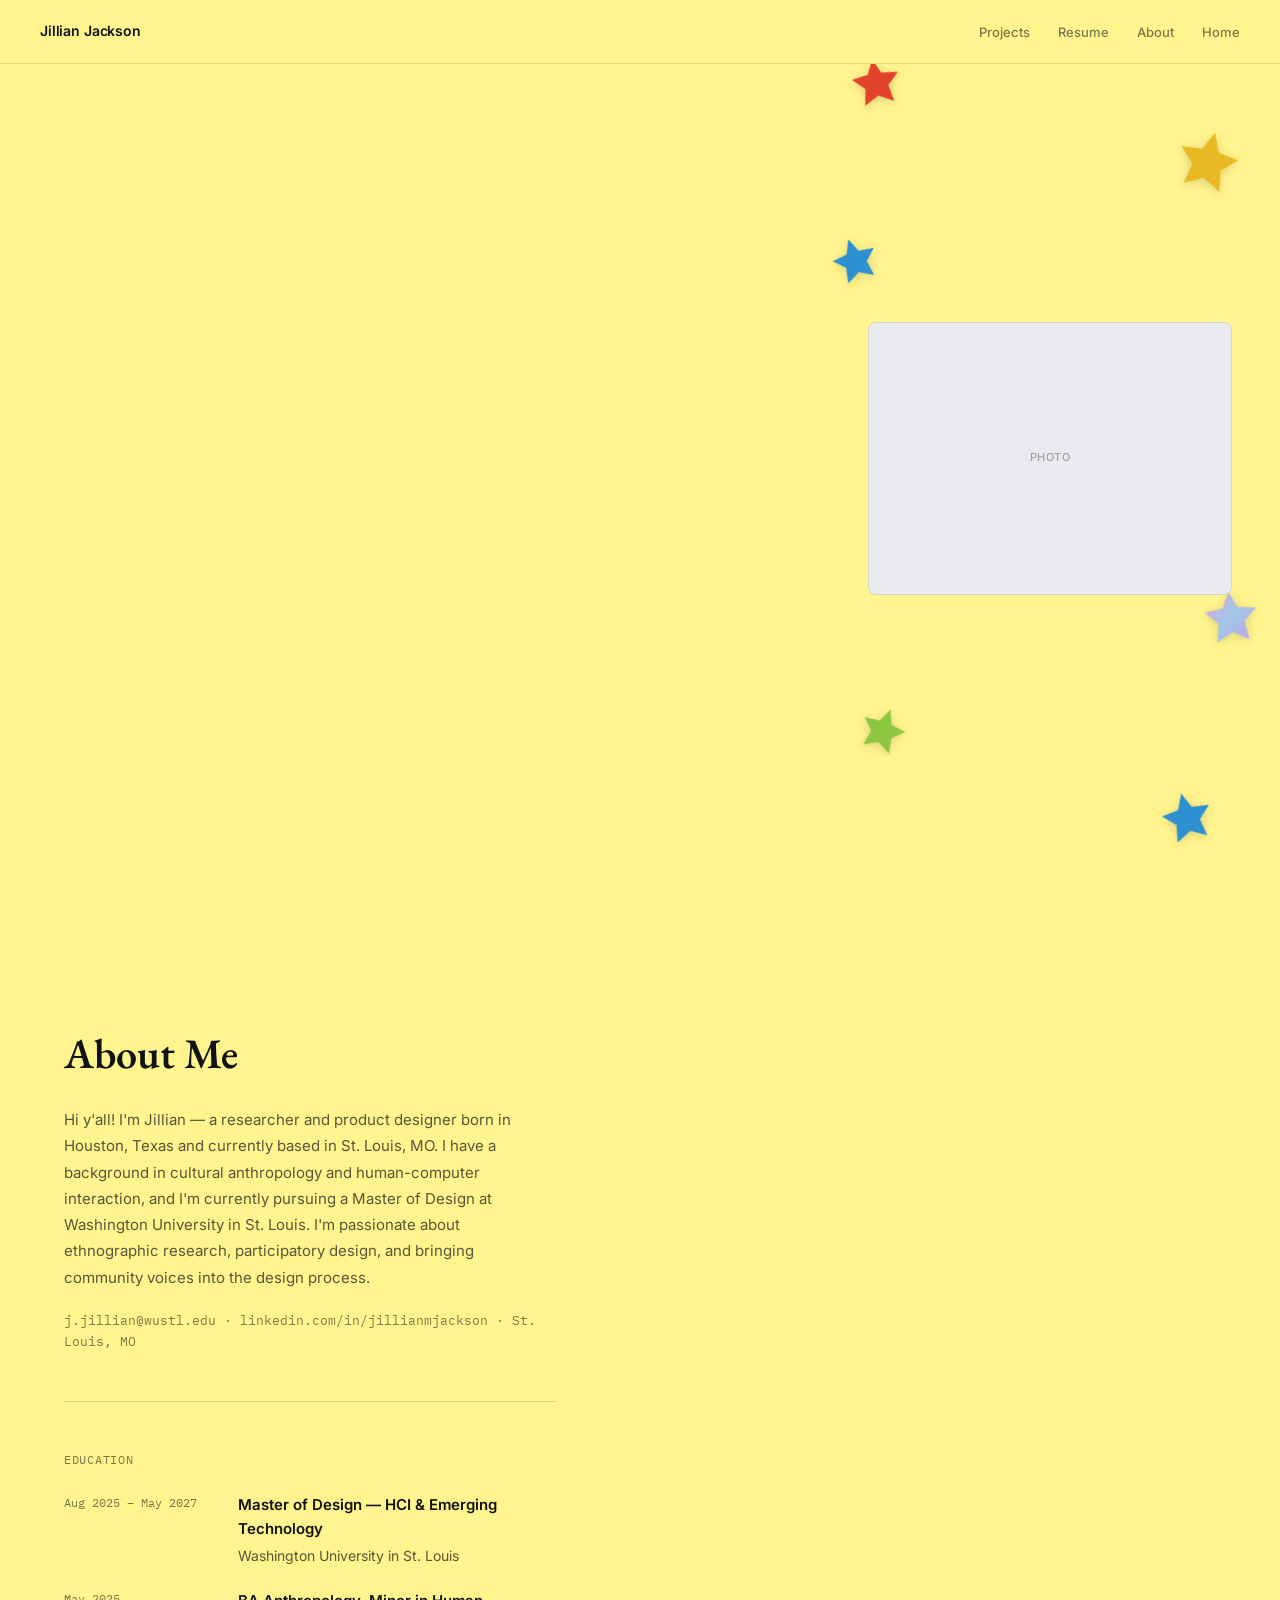
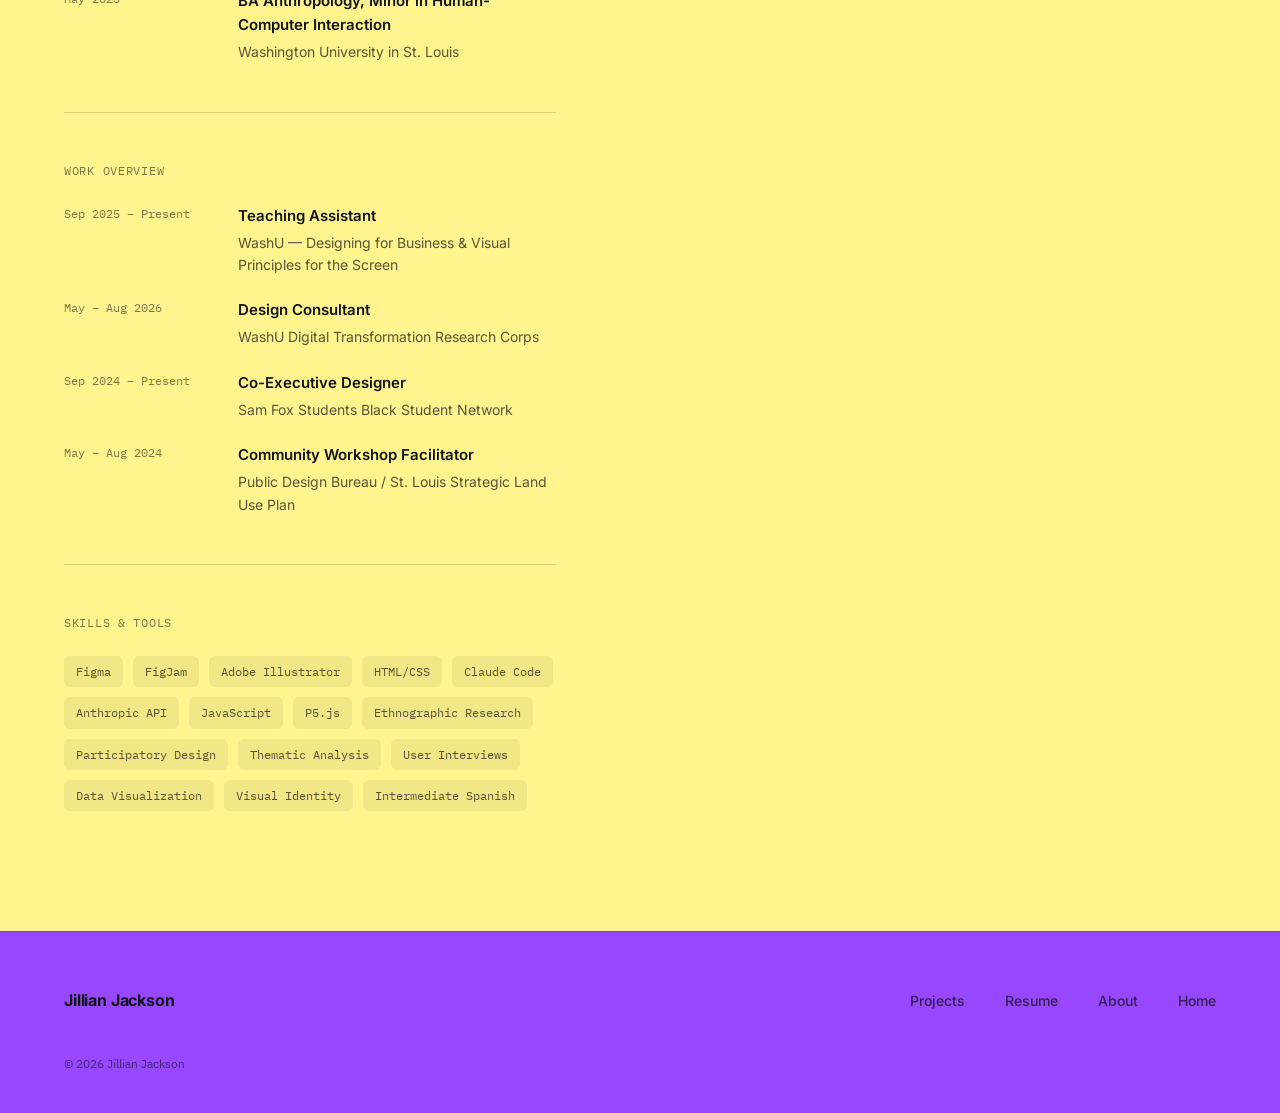
==== about.html @ adbbb00d "Initial commit: static portfolio site with landing, about, and case study pages Includes homepage pr" ====
<!DOCTYPE html>
<html lang="en">
<head>
  <meta charset="UTF-8" />
  <meta name="viewport" content="width=device-width, initial-scale=1.0" />
  <title>About — Jillian Jackson</title>
  <link rel="preconnect" href="https://fonts.googleapis.com" />
  <link href="https://fonts.googleapis.com/css2?family=Inter:wght@400;500;600;700&family=EB+Garamond:wght@400;500;600;700&family=IBM+Plex+Sans:wght@400;500;600&family=IBM+Plex+Mono:wght@400;500;600&display=swap" rel="stylesheet" />
  <link rel="stylesheet" href="assets/css/main.css" />
</head>
<body class="about-page">

  <!-- TOP NAV -->
  <nav class="top-nav" aria-label="Primary">
    <a class="nav-logo" href="index.html">Jillian Jackson</a>
    <ul class="nav-links">
      <li><a href="index.html#work">Projects</a></li>
      <li><a href="#" download><!-- TODO: link resume file --> Resume</a></li>
      <li><a href="about.html">About</a></li>
      <li><a href="index.html">Home</a></li>
    </ul>
  </nav>

  <div class="about-body">

  <!-- STICKY RIGHT COLUMN: photo + stars -->
  <aside class="about-right">
    <div class="about-stars" aria-hidden="true">
      <svg class="about-star" style="top:6%; left:6%; width:56px; height:56px; transform:rotate(-10deg);" viewBox="0 0 24 24" fill="#e2432b"><path d="M12 2l2.9 6.4L22 9.3l-5 4.9 1.3 7.1L12 17.9 5.7 21.3 7 14.2l-5-4.9 7.1-.9z"/></svg>

      <svg class="about-star" style="top:14%; right:8%; width:70px; height:70px; transform:rotate(14deg);" viewBox="0 0 24 24" fill="#e8b923"><path d="M12 2l2.9 6.4L22 9.3l-5 4.9 1.3 7.1L12 17.9 5.7 21.3 7 14.2l-5-4.9 7.1-.9z"/></svg>

      <svg class="about-star" style="top:26%; left:2%; width:52px; height:52px; transform:rotate(-18deg);" viewBox="0 0 24 24" fill="#2e8fd1"><path d="M12 2l2.9 6.4L22 9.3l-5 4.9 1.3 7.1L12 17.9 5.7 21.3 7 14.2l-5-4.9 7.1-.9z"/></svg>

      <svg class="about-star" style="bottom:28%; right:4%; width:62px; height:62px; transform:rotate(-6deg);" viewBox="0 0 24 24" fill="url(#starGradPink)">
        <defs>
          <linearGradient id="starGradPink" x1="0" y1="0" x2="1" y2="1">
            <stop offset="0%" stop-color="#e8a0d9" />
            <stop offset="50%" stop-color="#a0c8e8" />
            <stop offset="100%" stop-color="#c9a0e8" />
          </linearGradient>
        </defs>
        <path d="M12 2l2.9 6.4L22 9.3l-5 4.9 1.3 7.1L12 17.9 5.7 21.3 7 14.2l-5-4.9 7.1-.9z"/>
      </svg>

      <svg class="about-star" style="bottom:16%; left:8%; width:52px; height:52px; transform:rotate(20deg);" viewBox="0 0 24 24" fill="#8dc63f"><path d="M12 2l2.9 6.4L22 9.3l-5 4.9 1.3 7.1L12 17.9 5.7 21.3 7 14.2l-5-4.9 7.1-.9z"/></svg>

      <svg class="about-star" style="bottom:6%; right:14%; width:58px; height:58px; transform:rotate(-14deg);" viewBox="0 0 24 24" fill="#2e8fd1"><path d="M12 2l2.9 6.4L22 9.3l-5 4.9 1.3 7.1L12 17.9 5.7 21.3 7 14.2l-5-4.9 7.1-.9z"/></svg>
    </div>

    <div class="about-photo-wrap">
      <div class="img-block about-photo"><span><!-- TODO: replace with assets/img/about-photo.jpg --> Photo</span></div>
    </div>
  </aside>

  <!-- SCROLLING LEFT COLUMN: all text content -->
  <main class="about-left">

    <!-- ABOUT ME -->
    <div class="about-content">
      <h1 class="about-heading">About Me</h1>
      <p class="about-bio">
        Hi y'all! I'm Jillian &mdash; a researcher and product designer born in Houston, Texas and currently based in St. Louis, MO. I have a background in cultural anthropology and human-computer interaction, and I'm currently pursuing a Master of Design at Washington University in St. Louis. I'm passionate about ethnographic research, participatory design, and bringing community voices into the design process.
      </p>
      <p class="about-contact">
        j.jillian@wustl.edu &middot; linkedin.com/in/jillianmjackson &middot; St. Louis, MO
      </p>
    </div>

    <hr class="about-divider" />

    <!-- EDUCATION -->
    <section class="about-section">
      <p class="about-label">Education</p>

      <div class="about-row">
        <p class="about-row-date">Aug 2025 &ndash; May 2027</p>
        <div>
          <p class="about-row-title">Master of Design &mdash; HCI &amp; Emerging Technology</p>
          <p class="about-row-org">Washington University in St. Louis</p>
        </div>
      </div>

      <div class="about-row">
        <p class="about-row-date">May 2025</p>
        <div>
          <p class="about-row-title">BA Anthropology, Minor in Human-Computer Interaction</p>
          <p class="about-row-org">Washington University in St. Louis</p>
        </div>
      </div>
    </section>

    <hr class="about-divider" />

    <!-- WORK OVERVIEW -->
    <section class="about-section">
      <p class="about-label">Work Overview</p>

      <div class="about-row">
        <p class="about-row-date">Sep 2025 &ndash; Present</p>
        <div>
          <p class="about-row-title">Teaching Assistant</p>
          <p class="about-row-org">WashU &mdash; Designing for Business &amp; Visual Principles for the Screen</p>
        </div>
      </div>

      <div class="about-row">
        <p class="about-row-date">May &ndash; Aug 2026</p>
        <div>
          <p class="about-row-title">Design Consultant</p>
          <p class="about-row-org">WashU Digital Transformation Research Corps</p>
        </div>
      </div>

      <div class="about-row">
        <p class="about-row-date">Sep 2024 &ndash; Present</p>
        <div>
          <p class="about-row-title">Co-Executive Designer</p>
          <p class="about-row-org">Sam Fox Students Black Student Network</p>
        </div>
      </div>

      <div class="about-row">
        <p class="about-row-date">May &ndash; Aug 2024</p>
        <div>
          <p class="about-row-title">Community Workshop Facilitator</p>
          <p class="about-row-org">Public Design Bureau / St. Louis Strategic Land Use Plan</p>
        </div>
      </div>
    </section>

    <hr class="about-divider" />

    <!-- SKILLS & TOOLS -->
    <section class="about-section">
      <p class="about-label">Skills &amp; Tools</p>
      <div class="about-skills">
        <span class="about-skill">Figma</span>
        <span class="about-skill">FigJam</span>
        <span class="about-skill">Adobe Illustrator</span>
        <span class="about-skill">HTML/CSS</span>
        <span class="about-skill">Claude Code</span>
        <span class="about-skill">Anthropic API</span>
        <span class="about-skill">JavaScript</span>
        <span class="about-skill">P5.js</span>
        <span class="about-skill">Ethnographic Research</span>
        <span class="about-skill">Participatory Design</span>
        <span class="about-skill">Thematic Analysis</span>
        <span class="about-skill">User Interviews</span>
        <span class="about-skill">Data Visualization</span>
        <span class="about-skill">Visual Identity</span>
        <span class="about-skill">Intermediate Spanish</span>
      </div>
    </section>

  </main>

  </div>

  <!-- FOOTER -->
  <footer class="landing-footer">
    <nav class="landing-nav" aria-label="Footer">
      <a class="nav-logo" href="index.html">Jillian Jackson</a>
      <ul class="nav-links">
        <li><a href="index.html#work">Projects</a></li>
        <li><a href="#" download>Resume</a></li>
        <li><a href="about.html">About</a></li>
        <li><a href="index.html">Home</a></li>
      </ul>
    </nav>
    <p class="footer-credit">&copy; 2026 Jillian Jackson</p>
  </footer>

</body>
</html>
---- assets/css/main.css ----
/* ============================================
   Global styles — minimal, cool off-white palette
   Accent colors: black opacity variants + Figma purple
   ============================================ */

*, *::before, *::after { box-sizing: border-box; margin: 0; padding: 0; }

:root {
  --bg: #f4f5f7;
  --surface: #eaebef;
  --surface-2: #e2e3e8;

  --text: #121316;
  --text-70: rgba(18, 19, 22, 0.7);
  --text-55: rgba(18, 19, 22, 0.55);
  --text-35: rgba(18, 19, 22, 0.35);
  --text-18: rgba(18, 19, 22, 0.18);

  --border: rgba(18, 19, 22, 0.1);
  --border-strong: rgba(18, 19, 22, 0.18);

  --accent: #9747ff; /* Figma component-layer purple — use sparingly */
  --accent-10: rgba(151, 71, 255, 0.1);

  --cream: #fdfce6;
  --yellow: #fff48d;

  --sidebar-w: 200px;
  --nav-h: 64px;

  --font: 'Inter', -apple-system, BlinkMacSystemFont, sans-serif;
  --font-serif: 'EB Garamond', Georgia, serif;
  --font-meta: 'IBM Plex Sans', -apple-system, BlinkMacSystemFont, sans-serif;
  --font-mono: 'IBM Plex Mono', ui-monospace, Menlo, monospace;
}

html { scroll-behavior: smooth; }

body {
  background: var(--bg);
  color: var(--text);
  font-family: var(--font);
  font-size: 15px;
  line-height: 1.6;
  overflow-x: hidden;
}

a { color: inherit; }

/* ── PLACEHOLDER BLOCKS ──
   Swap these out for real exported images/screens.
   Structure (div.img-block > span.label) stays the same,
   so replacing with <img> just means dropping the span. */
.img-block {
  background: var(--surface);
  border: 1px solid var(--border);
  border-radius: 8px;
  display: flex;
  align-items: center;
  justify-content: center;
  text-align: center;
  padding: 16px;
}

.img-block span {
  font-size: 11px;
  font-weight: 500;
  letter-spacing: 0.05em;
  text-transform: uppercase;
  color: var(--text-35);
}

.img-block.phone {
  width: 220px;
  height: 460px;
  border-radius: 24px;
  flex-shrink: 0;
}

.img-block.phone.small {
  width: 160px;
  height: 340px;
  border-radius: 18px;
}

/* ============================================
   DEEP CASE STUDY TEMPLATE
   Two-column: fixed left sidebar (internal section
   nav) + scrolling right content. Used by pages like
   case-studies/brooklyn-museum.html.
   ============================================ */

/* ── TOP NAV ── */
.top-nav {
  position: fixed;
  top: 0; left: 0; right: 0;
  height: var(--nav-h);
  display: flex;
  align-items: center;
  justify-content: space-between;
  padding: 0 40px;
  background: var(--bg);
  border-bottom: 1px solid var(--border);
  z-index: 100;
}

.nav-logo {
  font-size: 14px;
  font-weight: 600;
  letter-spacing: -0.01em;
  text-decoration: none;
  color: var(--text);
}

.nav-links {
  display: flex;
  align-items: center;
  gap: 28px;
  list-style: none;
}

.nav-links a {
  font-size: 13px;
  font-weight: 500;
  text-decoration: none;
  color: var(--text-55);
  transition: color 0.2s;
}

.nav-links a:hover { color: var(--text); }

.nav-links a.button {
  color: var(--text);
  border: 1px solid var(--border-strong);
  border-radius: 20px;
  padding: 7px 16px;
}

.nav-links a.button:hover {
  background: var(--text);
  color: var(--bg);
  border-color: var(--text);
}

/* ── SIDEBAR ── */
.sidebar {
  position: fixed;
  top: var(--nav-h);
  left: 0;
  width: var(--sidebar-w);
  height: calc(100vh - var(--nav-h));
  padding: 32px 0 32px 40px;
  display: flex;
  flex-direction: column;
  gap: 6px;
  overflow-y: auto;
}

.sidebar-back {
  display: inline-flex;
  align-items: center;
  gap: 6px;
  font-size: 12px;
  font-weight: 500;
  text-decoration: none;
  color: var(--text-70);
  margin-bottom: 24px;
  width: fit-content;
}

.sidebar-back:hover { color: var(--text); }

.sidebar-nav {
  display: flex;
  flex-direction: column;
  gap: 4px;
  list-style: none;
}

.sidebar-nav a {
  position: relative;
  display: block;
  font-size: 13px;
  font-weight: 500;
  text-decoration: none;
  color: var(--text-35);
  padding: 4px 0 4px 14px;
  transition: color 0.15s;
}

.sidebar-nav a::before {
  content: "";
  position: absolute;
  left: 0;
  top: 50%;
  transform: translateY(-50%);
  width: 6px;
  height: 6px;
  border-radius: 50%;
  background: transparent;
  transition: background 0.15s;
}

.sidebar-nav a:hover { color: var(--text-70); }

.sidebar-nav a.active {
  color: var(--text);
}

.sidebar-nav a.active::before {
  background: var(--accent);
}

/* ── MAIN ── */
.main {
  margin-left: var(--sidebar-w);
  margin-top: var(--nav-h);
  padding-bottom: 140px;
}

/* ── HEADER / PROJECT META ── */
.project-header {
  padding: 56px 64px 0;
  max-width: 900px;
}

.project-label {
  font-size: 12px;
  font-weight: 600;
  letter-spacing: 0.08em;
  text-transform: uppercase;
  color: var(--accent);
  margin-bottom: 16px;
}

.project-title {
  font-size: 34px;
  font-weight: 600;
  line-height: 1.25;
  letter-spacing: -0.01em;
  margin-bottom: 20px;
}

.project-subtitle {
  font-size: 16px;
  line-height: 1.65;
  color: var(--text-55);
  max-width: 620px;
  margin-bottom: 40px;
}

.meta-grid {
  display: grid;
  grid-template-columns: repeat(4, 1fr);
  gap: 32px;
  padding-bottom: 40px;
  border-bottom: 1px solid var(--border);
  margin-bottom: 48px;
}

.meta-col label {
  display: block;
  font-size: 10px;
  font-weight: 600;
  letter-spacing: 0.08em;
  text-transform: uppercase;
  color: var(--text-35);
  margin-bottom: 8px;
}

.meta-col p {
  font-size: 13px;
  line-height: 1.7;
  color: var(--text-70);
}

/* ── HERO VISUAL ── */
.hero-visual {
  padding: 0 64px;
  margin-bottom: 64px;
}

.hero-visual .img-block {
  width: 100%;
  height: 480px;
}

/* ── SECTIONS ── */
.section {
  padding: 72px 64px 0;
  max-width: 1100px;
}

.section-label {
  font-size: 12px;
  font-weight: 600;
  letter-spacing: 0.06em;
  color: var(--text-35);
  margin-bottom: 14px;
}

.section-heading {
  font-size: 24px;
  font-weight: 600;
  line-height: 1.3;
  max-width: 640px;
  margin-bottom: 18px;
}

.section-body {
  font-size: 15px;
  line-height: 1.75;
  color: var(--text-70);
  max-width: 640px;
  margin-bottom: 16px;
}

.section-body.todo {
  color: var(--text-35);
  font-style: italic;
}

/* ── IMAGE LAYOUT HELPERS ── */
.img-full { width: 100%; height: 440px; margin-top: 32px; }

.img-half-row {
  display: grid;
  grid-template-columns: 1fr 1fr;
  gap: 16px;
  margin-top: 32px;
}
.img-half { height: 300px; }

.img-grid {
  display: grid;
  grid-template-columns: repeat(4, 1fr);
  gap: 16px;
  margin-top: 32px;
}
.img-grid .img-block { height: 200px; }

/* ── FEATURE ROWS (Final Prototype) ── */
.feature-list {
  margin-top: 40px;
  display: flex;
  flex-direction: column;
  gap: 72px;
}

.feature-item {
  display: grid;
  grid-template-columns: 1fr auto;
  gap: 48px;
  align-items: center;
}

.feature-item.reverse { direction: rtl; }
.feature-item.reverse > * { direction: ltr; }

.feature-text h3 {
  font-size: 17px;
  font-weight: 600;
  margin-bottom: 10px;
}

.feature-text p {
  font-size: 14px;
  line-height: 1.7;
  color: var(--text-55);
}

/* ── SCREEN ROWS (final screens at bottom) ── */
.screen-row {
  margin-top: 40px;
}

.screen-row-label {
  font-size: 13px;
  font-weight: 600;
  color: var(--text);
  margin-bottom: 16px;
}

.screen-row-track {
  display: flex;
  gap: 16px;
  overflow-x: auto;
  padding-bottom: 8px;
}

/* ── TAG (small breadcrumb / link bar) ── */
.tag-row {
  display: flex;
  align-items: center;
  gap: 12px;
  margin-top: 8px;
  margin-bottom: 8px;
  flex-wrap: wrap;
}

.tag {
  font-size: 11px;
  font-weight: 600;
  letter-spacing: 0.04em;
  text-transform: uppercase;
  color: var(--text-55);
  background: var(--surface);
  border-radius: 20px;
  padding: 5px 12px;
}

.tag-link {
  font-size: 12px;
  font-weight: 600;
  text-decoration: underline;
  text-underline-offset: 3px;
  color: var(--accent);
}

/* ── CTA / FOOTER ── */
.cta-block {
  margin-top: 40px;
  padding: 36px;
  background: var(--surface);
  border-radius: 8px;
  max-width: 560px;
}

.cta-block h3 {
  font-size: 19px;
  font-weight: 600;
  margin-bottom: 10px;
}

.cta-block p {
  font-size: 14px;
  line-height: 1.7;
  color: var(--text-55);
  margin-bottom: 18px;
}

.cta-link {
  display: inline-block;
  font-size: 12px;
  font-weight: 600;
  letter-spacing: 0.06em;
  text-transform: uppercase;
  text-decoration: none;
  color: var(--text);
  border-bottom: 1.5px solid var(--text);
  padding-bottom: 2px;
}

footer {
  margin-left: var(--sidebar-w);
  padding: 80px 64px 48px;
  border-top: 1px solid var(--border);
}

.footer-bottom {
  display: flex;
  justify-content: space-between;
  align-items: flex-end;
}

.footer-credit {
  font-size: 12px;
  color: var(--text-35);
}

.footer-links {
  display: flex;
  gap: 20px;
  list-style: none;
}

.footer-links a {
  font-size: 12px;
  font-weight: 600;
  text-decoration: none;
  color: var(--text-55);
}

.footer-links a:hover { color: var(--text); }

/* ============================================
   LANDING PAGE
   ============================================ */

.landing-nav {
  display: flex;
  align-items: center;
  justify-content: space-between;
  padding: 40px 64px 0;
}

.landing-nav .nav-logo {
  font-family: var(--font);
  font-weight: 700;
  font-size: 16px;
  letter-spacing: -0.01em;
  color: var(--text);
  text-decoration: none;
}

.landing-nav .nav-links {
  display: flex;
  align-items: center;
  gap: 40px;
  list-style: none;
}

.landing-nav .nav-links a {
  font-family: var(--font);
  font-size: 14px;
  font-weight: 500;
  color: var(--text);
  text-decoration: none;
  opacity: 0.75;
  transition: opacity 0.2s;
}

.landing-nav .nav-links a:hover { opacity: 1; }

/* ── HERO ── */
.landing-hero {
  min-height: 100vh;
  display: flex;
  flex-direction: column;
  justify-content: space-between;
  background: var(--accent);
  padding-bottom: 72px;
}

.landing-title {
  font-family: var(--font-serif);
  font-weight: 700;
  font-size: clamp(56px, 11vw, 168px);
  line-height: 0.92;
  letter-spacing: -0.01em;
  color: var(--text);
  padding: 0 56px;
  margin: 0;
}

/* ── PROJECT LIST ── */
.project-list {
  background: var(--cream);
}

.project-row {
  display: grid;
  grid-template-columns: 72px 1fr 150px 160px;
  align-items: center;
  gap: 24px;
  padding: 40px 64px;
  text-decoration: none;
  color: inherit;
  border-top: 1px solid var(--border);
  cursor: pointer;
  transition: background 0.2s;
}

.project-row:first-child { border-top: none; }

.project-row:hover { background: rgba(18, 19, 22, 0.03); }

.row-year {
  font-family: var(--font-meta);
  font-size: 13px;
  color: var(--text-55);
}

.row-title {
  font-family: var(--font-serif);
  font-weight: 500;
  font-size: clamp(24px, 3vw, 40px);
  color: var(--text);
  transition: transform 0.2s;
}

.project-row:hover .row-title { transform: translateX(8px); }

.row-role,
.row-duration {
  font-family: var(--font-meta);
  font-size: 13px;
  color: var(--text-55);
  line-height: 1.4;
  text-align: center;
}

.row-duration { text-align: right; }

/* ── LANDING FOOTER ── */
.landing-footer {
  margin-left: 0;
  background: var(--accent);
  padding: 0 0 40px;
}

.landing-footer .landing-nav { padding: 56px 64px 40px; }

.landing-footer .footer-credit {
  font-family: var(--font-meta);
  font-size: 12px;
  color: var(--text);
  opacity: 0.6;
  padding: 0 64px;
}

@media (max-width: 720px) {
  .project-row {
    grid-template-columns: 1fr;
    gap: 6px;
    padding: 28px 24px;
  }
  .row-role, .row-duration { text-align: left; }
  .landing-nav { padding: 24px 24px 0; }
  .landing-nav .nav-links { gap: 20px; flex-wrap: wrap; }
  .landing-title { padding: 0 24px; }
  .landing-footer .landing-nav { padding: 40px 24px 24px; }
  .landing-footer .footer-credit { padding: 0 24px; }
}

/* ============================================
   SHALLOW CASE STUDY TEMPLATE
   Two-column: sticky left column (project name, role,
   brief description) + scrolling right column of
   selected photographs. Reference: willzhang.info/project/mnemonics
   Left column is sticky (not fixed) so it releases once
   its column ends, letting the footer stretch full-width.
   ============================================ */

.shallow-body {
  display: grid;
  grid-template-columns: min(42%, 720px) 1fr;
  align-items: start;
}

.shallow-left {
  position: sticky;
  top: 0;
  height: 100vh;
  display: flex;
  flex-direction: column;
  justify-content: center;
  padding: var(--nav-h) 64px 64px;
}

.shallow-meta {
  font-family: var(--font-meta);
  font-size: 13px;
  font-weight: 500;
  color: var(--text-55);
  margin-bottom: 12px;
}

.shallow-title {
  font-family: var(--font-serif);
  font-weight: 600;
  font-size: 30px;
  line-height: 1.3;
  max-width: 460px;
  color: var(--text);
  margin-bottom: 24px;
}

.shallow-desc {
  font-family: var(--font);
  font-size: 15px;
  line-height: 1.75;
  color: var(--text-70);
  max-width: 500px;
  margin-bottom: 28px;
}

.shallow-tags {
  display: flex;
  flex-wrap: wrap;
  gap: 10px;
}

.shallow-tag {
  font-family: var(--font);
  font-size: 13px;
  font-weight: 500;
  color: var(--text-70);
  background: var(--surface);
  border-radius: 20px;
  padding: 6px 16px;
}

.shallow-left.is-scrollable {
  justify-content: flex-start;
  overflow-y: auto;
  padding-bottom: 48px;
}

.shallow-right {
  padding: calc(var(--nav-h) + 32px) 64px 120px;
  display: flex;
  flex-direction: column;
  gap: 48px;
}

.shallow-shot .img-block {
  width: 100%;
  height: 620px;
}

.shallow-caption {
  font-family: var(--font-meta);
  font-size: 13px;
  color: var(--text-55);
  margin-top: 16px;
}

@media (max-width: 900px) {
  .shallow-body { grid-template-columns: 1fr; }
  .shallow-left {
    position: static;
    height: auto;
    padding: 48px 24px 32px;
  }
  .shallow-right {
    padding: 0 24px 80px;
    gap: 32px;
  }
  .shallow-shot .img-block { height: 360px; }
}

/* ============================================
   ABOUT PAGE
   Two-column: scrolling left text column + sticky
   right column (photo + decorative stars). Sticky
   (not fixed) so it releases at the end of the left
   column, letting the footer stretch full-width.
   ============================================ */

.about-page { background: var(--yellow); }

.about-page .top-nav {
  background: var(--yellow);
  border-bottom-color: rgba(18, 19, 22, 0.12);
}

.about-body {
  display: grid;
  grid-template-columns: 1fr min(38%, 460px);
  align-items: start;
}

.about-right {
  position: sticky;
  top: 0;
  grid-column: 2;
  height: 100vh;
  display: flex;
  align-items: center;
  justify-content: center;
  padding: var(--nav-h) 48px 48px;
  overflow: hidden;
}

.about-stars {
  position: absolute;
  inset: 0;
  z-index: 0;
  pointer-events: none;
}

.about-star { position: absolute; filter: drop-shadow(0 2px 5px rgba(18, 19, 22, 0.15)); }

.about-photo-wrap { position: relative; z-index: 1; width: 100%; }

.about-photo {
  width: 100%;
  aspect-ratio: 4 / 3;
}

.about-left {
  grid-column: 1;
  max-width: 620px;
  padding: calc(var(--nav-h) + 56px) 64px 120px 64px;
}

.about-heading {
  font-family: var(--font-serif);
  font-weight: 600;
  font-size: 42px;
  color: var(--text);
  margin-bottom: 20px;
}

.about-bio {
  font-size: 15px;
  line-height: 1.75;
  color: var(--text-70);
  margin-bottom: 20px;
}

.about-contact {
  font-family: var(--font-mono);
  font-size: 13px;
  color: var(--text-55);
}

.about-divider {
  border: none;
  border-top: 1px solid rgba(18, 19, 22, 0.15);
  margin: 48px 0;
}

.about-section + .about-section { margin-top: 48px; }

.about-label {
  font-family: var(--font-mono);
  font-size: 12px;
  letter-spacing: 0.06em;
  text-transform: uppercase;
  color: var(--text-55);
  margin-bottom: 24px;
}

.about-row {
  display: grid;
  grid-template-columns: 150px 1fr;
  gap: 24px;
  margin-bottom: 22px;
}

.about-row:last-child { margin-bottom: 0; }

.about-row-date {
  font-family: var(--font-mono);
  font-size: 12px;
  line-height: 1.6;
  color: var(--text-55);
}

.about-row-title {
  font-size: 15px;
  font-weight: 600;
  color: var(--text);
  margin-bottom: 4px;
}

.about-row-org {
  font-size: 14px;
  color: var(--text-70);
}

.about-skills {
  display: flex;
  flex-wrap: wrap;
  gap: 10px;
}

.about-skill {
  font-family: var(--font-mono);
  font-size: 12px;
  color: var(--text-70);
  background: rgba(18, 19, 22, 0.06);
  border-radius: 6px;
  padding: 6px 12px;
}

@media (max-width: 900px) {
  .about-body { grid-template-columns: 1fr; }
  .about-right {
    position: static;
    grid-column: 1;
    height: auto;
    padding: 48px 24px 0;
  }
  .about-left {
    grid-column: 1;
    max-width: none;
    padding: 48px 24px 80px;
  }
  .about-heading { font-size: 32px; }
  .about-row { grid-template-columns: 1fr; gap: 4px; }
}
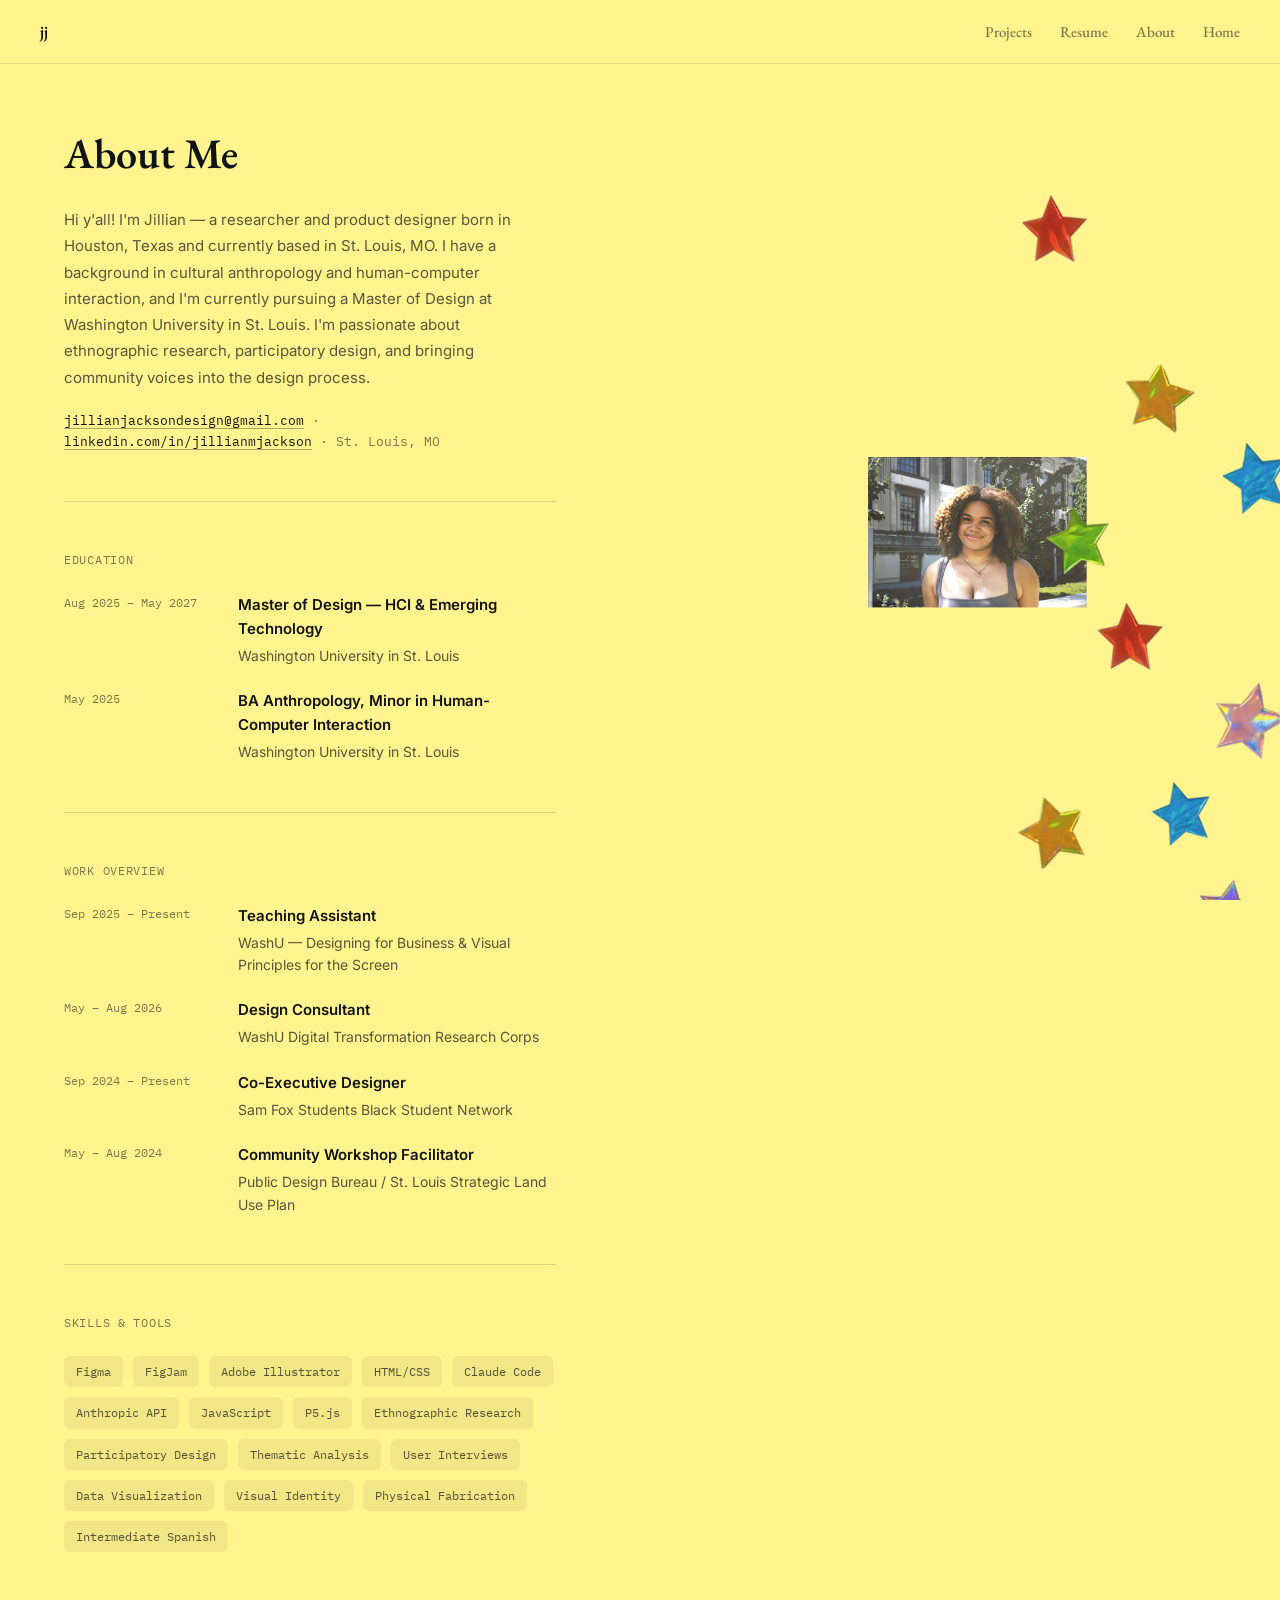
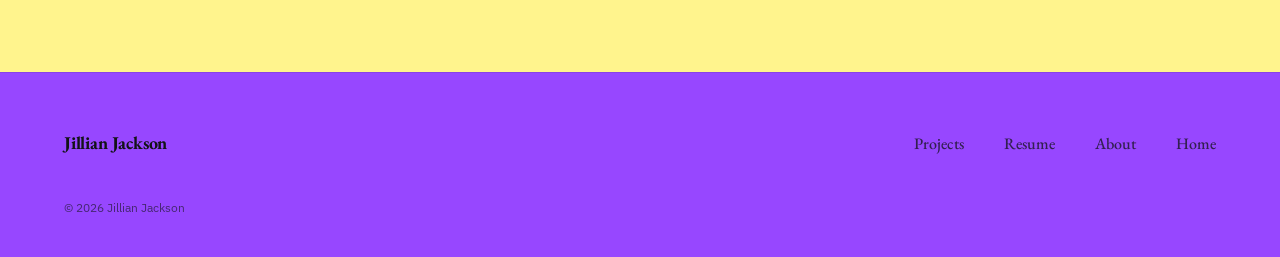
==== commit 3e6f6ed2: "Polish site: Ivory type, JJ logo, favicon, resume, About fixes - Ivory serif (local only; trial file" ====
--- a/about.html
+++ b/about.html
@@ -4,6 +4,10 @@
   <meta charset="UTF-8" />
   <meta name="viewport" content="width=device-width, initial-scale=1.0" />
   <title>About — Jillian Jackson</title>
+  <link rel="icon" href="assets/favicon/favicon.svg" type="image/svg+xml" />
+  <link rel="icon" href="assets/favicon/favicon-32.png" sizes="32x32" type="image/png" />
+  <link rel="icon" href="assets/favicon/favicon.ico" sizes="any" />
+  <link rel="apple-touch-icon" href="assets/favicon/apple-touch-icon.png" />
   <link rel="preconnect" href="https://fonts.googleapis.com" />
   <link href="https://fonts.googleapis.com/css2?family=Inter:wght@400;500;600;700&family=EB+Garamond:wght@400;500;600;700&family=IBM+Plex+Sans:wght@400;500;600&family=IBM+Plex+Mono:wght@400;500;600&display=swap" rel="stylesheet" />
   <link rel="stylesheet" href="assets/css/main.css" />
@@ -12,10 +16,10 @@
 
   <!-- TOP NAV -->
   <nav class="top-nav" aria-label="Primary">
-    <a class="nav-logo" href="index.html">Jillian Jackson</a>
+    <a class="nav-logo logo-jj" href="index.html" aria-label="Jillian Jackson, home"><span aria-hidden="true">J<span class="logo-rest"><span>illian&nbsp;</span></span>J<span class="logo-rest"><span>ackson</span></span></span></a>
     <ul class="nav-links">
       <li><a href="index.html#work">Projects</a></li>
-      <li><a href="#" download><!-- TODO: link resume file --> Resume</a></li>
+      <li><a href="assets/Jillian-Jackson-Resume.pdf" target="_blank" rel="noopener">Resume</a></li>
       <li><a href="about.html">About</a></li>
       <li><a href="index.html">Home</a></li>
     </ul>
@@ -23,34 +27,9 @@
 
   <div class="about-body">
 
-  <!-- STICKY RIGHT COLUMN: photo + stars -->
+  <!-- STICKY RIGHT COLUMN: photo + stars (single transparent PNG) -->
   <aside class="about-right">
-    <div class="about-stars" aria-hidden="true">
-      <svg class="about-star" style="top:6%; left:6%; width:56px; height:56px; transform:rotate(-10deg);" viewBox="0 0 24 24" fill="#e2432b"><path d="M12 2l2.9 6.4L22 9.3l-5 4.9 1.3 7.1L12 17.9 5.7 21.3 7 14.2l-5-4.9 7.1-.9z"/></svg>
-
-      <svg class="about-star" style="top:14%; right:8%; width:70px; height:70px; transform:rotate(14deg);" viewBox="0 0 24 24" fill="#e8b923"><path d="M12 2l2.9 6.4L22 9.3l-5 4.9 1.3 7.1L12 17.9 5.7 21.3 7 14.2l-5-4.9 7.1-.9z"/></svg>
-
-      <svg class="about-star" style="top:26%; left:2%; width:52px; height:52px; transform:rotate(-18deg);" viewBox="0 0 24 24" fill="#2e8fd1"><path d="M12 2l2.9 6.4L22 9.3l-5 4.9 1.3 7.1L12 17.9 5.7 21.3 7 14.2l-5-4.9 7.1-.9z"/></svg>
-
-      <svg class="about-star" style="bottom:28%; right:4%; width:62px; height:62px; transform:rotate(-6deg);" viewBox="0 0 24 24" fill="url(#starGradPink)">
-        <defs>
-          <linearGradient id="starGradPink" x1="0" y1="0" x2="1" y2="1">
-            <stop offset="0%" stop-color="#e8a0d9" />
-            <stop offset="50%" stop-color="#a0c8e8" />
-            <stop offset="100%" stop-color="#c9a0e8" />
-          </linearGradient>
-        </defs>
-        <path d="M12 2l2.9 6.4L22 9.3l-5 4.9 1.3 7.1L12 17.9 5.7 21.3 7 14.2l-5-4.9 7.1-.9z"/>
-      </svg>
-
-      <svg class="about-star" style="bottom:16%; left:8%; width:52px; height:52px; transform:rotate(20deg);" viewBox="0 0 24 24" fill="#8dc63f"><path d="M12 2l2.9 6.4L22 9.3l-5 4.9 1.3 7.1L12 17.9 5.7 21.3 7 14.2l-5-4.9 7.1-.9z"/></svg>
-
-      <svg class="about-star" style="bottom:6%; right:14%; width:58px; height:58px; transform:rotate(-14deg);" viewBox="0 0 24 24" fill="#2e8fd1"><path d="M12 2l2.9 6.4L22 9.3l-5 4.9 1.3 7.1L12 17.9 5.7 21.3 7 14.2l-5-4.9 7.1-.9z"/></svg>
-    </div>
-
-    <div class="about-photo-wrap">
-      <div class="img-block about-photo"><span><!-- TODO: replace with assets/img/about-photo.jpg --> Photo</span></div>
-    </div>
+    <img class="about-img" src="assets/images/ABOUT%20ME/profile%20pic%20and%20stars.png" alt="Jillian Jackson, surrounded by colorful stars" />
   </aside>
 
   <!-- SCROLLING LEFT COLUMN: all text content -->
@@ -63,7 +42,9 @@
         Hi y'all! I'm Jillian &mdash; a researcher and product designer born in Houston, Texas and currently based in St. Louis, MO. I have a background in cultural anthropology and human-computer interaction, and I'm currently pursuing a Master of Design at Washington University in St. Louis. I'm passionate about ethnographic research, participatory design, and bringing community voices into the design process.
       </p>
       <p class="about-contact">
-        j.jillian@wustl.edu &middot; linkedin.com/in/jillianmjackson &middot; St. Louis, MO
+        <button type="button" class="copy-email" data-email="jillianjacksondesign@gmail.com" title="Copy email to clipboard">jillianjacksondesign@gmail.com</button>
+        &middot; <a class="about-link" href="https://www.linkedin.com/in/jillianmjackson" target="_blank" rel="noopener">linkedin.com/in/jillianmjackson</a>
+        &middot; St. Louis, MO
       </p>
     </div>
 
@@ -149,6 +130,7 @@
         <span class="about-skill">User Interviews</span>
         <span class="about-skill">Data Visualization</span>
         <span class="about-skill">Visual Identity</span>
+        <span class="about-skill">Physical Fabrication</span>
         <span class="about-skill">Intermediate Spanish</span>
       </div>
     </section>
@@ -163,7 +145,7 @@
       <a class="nav-logo" href="index.html">Jillian Jackson</a>
       <ul class="nav-links">
         <li><a href="index.html#work">Projects</a></li>
-        <li><a href="#" download>Resume</a></li>
+        <li><a href="assets/Jillian-Jackson-Resume.pdf" target="_blank" rel="noopener">Resume</a></li>
         <li><a href="about.html">About</a></li>
         <li><a href="index.html">Home</a></li>
       </ul>
@@ -171,5 +153,6 @@
     <p class="footer-credit">&copy; 2026 Jillian Jackson</p>
   </footer>
 
+  <script src="assets/js/copy-email.js"></script>
 </body>
 </html>
--- a/assets/css/main.css
+++ b/assets/css/main.css
@@ -4,6 +4,64 @@
    ============================================ */
 
 *, *::before, *::after { box-sizing: border-box; margin: 0; padding: 0; }
+
+/* ── IVORY (Lineto, trial) ──
+   Font files are gitignored (trial license = testing only), so the
+   live site falls back to EB Garamond via --font-serif until a web
+   license is purchased.
+   - Medium covers 500–600, so semibold (600) headings render Medium.
+   - unicode-range lists only the trial's real glyphs. The trial swaps a
+     placeholder in for most punctuation (: ; ! ? ( ) " & – — etc.), so
+     those characters fall through to EB Garamond instead. Drop the
+     unicode-range lines once the full (licensed) font is in place. */
+@font-face {
+  font-family: 'Ivory';
+  src: url('../fonts/IvoryTrial-Light.otf') format('opentype');
+  font-weight: 300; font-style: normal; font-display: swap;
+  unicode-range: U+0020, U+002C-0039, U+0041-005A, U+0061-007A, U+00A0, U+00AA, U+00AD, U+00B2-00B3, U+00B6-00B7, U+00B9-00BA, U+00BC-00BE, U+00C0-00C5, U+00C7-00CF, U+00D1-00D6, U+00D9-00DD, U+00E0-00E5, U+00E7-00EF, U+00F1-00F6, U+00F9-00FD, U+00FF, U+0160-0161, U+0178, U+017D-017E, U+2019, U+2026, U+2122, U+2219, U+FB01-FB02;
+}
+@font-face {
+  font-family: 'Ivory';
+  src: url('../fonts/IvoryTrial-LightItalic.otf') format('opentype');
+  font-weight: 300; font-style: italic; font-display: swap;
+  unicode-range: U+0020, U+002C-0039, U+0041-005A, U+0061-007A, U+00A0, U+00AA, U+00AD, U+00B2-00B3, U+00B6-00B7, U+00B9-00BA, U+00BC-00BE, U+00C0-00C5, U+00C7-00CF, U+00D1-00D6, U+00D9-00DD, U+00E0-00E5, U+00E7-00EF, U+00F1-00F6, U+00F9-00FD, U+00FF, U+0160-0161, U+0178, U+017D-017E, U+2019, U+2026, U+2122, U+2219, U+FB01-FB02;
+}
+@font-face {
+  font-family: 'Ivory';
+  src: url('../fonts/IvoryTrial-Regular.otf') format('opentype');
+  font-weight: 400; font-style: normal; font-display: swap;
+  unicode-range: U+0020, U+002C-0039, U+0041-005A, U+0061-007A, U+00A0, U+00AA, U+00AD, U+00B2-00B3, U+00B6-00B7, U+00B9-00BA, U+00BC-00BE, U+00C0-00C5, U+00C7-00CF, U+00D1-00D6, U+00D9-00DD, U+00E0-00E5, U+00E7-00EF, U+00F1-00F6, U+00F9-00FD, U+00FF, U+0160-0161, U+0178, U+017D-017E, U+2019, U+2026, U+2122, U+2219, U+FB01-FB02;
+}
+@font-face {
+  font-family: 'Ivory';
+  src: url('../fonts/IvoryTrial-Italic.otf') format('opentype');
+  font-weight: 400; font-style: italic; font-display: swap;
+  unicode-range: U+0020, U+002C-0039, U+0041-005A, U+0061-007A, U+00A0, U+00AA, U+00AD, U+00B2-00B3, U+00B6-00B7, U+00B9-00BA, U+00BC-00BE, U+00C0-00C5, U+00C7-00CF, U+00D1-00D6, U+00D9-00DD, U+00E0-00E5, U+00E7-00EF, U+00F1-00F6, U+00F9-00FD, U+00FF, U+0160-0161, U+0178, U+017D-017E, U+2019, U+2026, U+2122, U+2219, U+FB01-FB02;
+}
+@font-face {
+  font-family: 'Ivory';
+  src: url('../fonts/IvoryTrial-Medium.otf') format('opentype');
+  font-weight: 500 600; font-style: normal; font-display: swap;
+  unicode-range: U+0020, U+002C-0039, U+0041-005A, U+0061-007A, U+00A0, U+00AA, U+00AD, U+00B2-00B3, U+00B6-00B7, U+00B9-00BA, U+00BC-00BE, U+00C0-00C5, U+00C7-00CF, U+00D1-00D6, U+00D9-00DD, U+00E0-00E5, U+00E7-00EF, U+00F1-00F6, U+00F9-00FD, U+00FF, U+0160-0161, U+0178, U+017D-017E, U+2019, U+2026, U+2122, U+2219, U+FB01-FB02;
+}
+@font-face {
+  font-family: 'Ivory';
+  src: url('../fonts/IvoryTrial-MediumItalic.otf') format('opentype');
+  font-weight: 500 600; font-style: italic; font-display: swap;
+  unicode-range: U+0020, U+002C-0039, U+0041-005A, U+0061-007A, U+00A0, U+00AA, U+00AD, U+00B2-00B3, U+00B6-00B7, U+00B9-00BA, U+00BC-00BE, U+00C0-00C5, U+00C7-00CF, U+00D1-00D6, U+00D9-00DD, U+00E0-00E5, U+00E7-00EF, U+00F1-00F6, U+00F9-00FD, U+00FF, U+0160-0161, U+0178, U+017D-017E, U+2019, U+2026, U+2122, U+2219, U+FB01-FB02;
+}
+@font-face {
+  font-family: 'Ivory';
+  src: url('../fonts/IvoryTrial-Bold.otf') format('opentype');
+  font-weight: 700; font-style: normal; font-display: swap;
+  unicode-range: U+0020, U+002C-0039, U+0041-005A, U+0061-007A, U+00A0, U+00AA, U+00AD, U+00B2-00B3, U+00B6-00B7, U+00B9-00BA, U+00BC-00BE, U+00C0-00C5, U+00C7-00CF, U+00D1-00D6, U+00D9-00DD, U+00E0-00E5, U+00E7-00EF, U+00F1-00F6, U+00F9-00FD, U+00FF, U+0160-0161, U+0178, U+017D-017E, U+2019, U+2026, U+2122, U+2219, U+FB01-FB02;
+}
+@font-face {
+  font-family: 'Ivory';
+  src: url('../fonts/IvoryTrial-BoldItalic.otf') format('opentype');
+  font-weight: 700; font-style: italic; font-display: swap;
+  unicode-range: U+0020, U+002C-0039, U+0041-005A, U+0061-007A, U+00A0, U+00AA, U+00AD, U+00B2-00B3, U+00B6-00B7, U+00B9-00BA, U+00BC-00BE, U+00C0-00C5, U+00C7-00CF, U+00D1-00D6, U+00D9-00DD, U+00E0-00E5, U+00E7-00EF, U+00F1-00F6, U+00F9-00FD, U+00FF, U+0160-0161, U+0178, U+017D-017E, U+2019, U+2026, U+2122, U+2219, U+FB01-FB02;
+}
 
 :root {
   --bg: #f4f5f7;
@@ -22,14 +80,13 @@
   --accent: #9747ff; /* Figma component-layer purple — use sparingly */
   --accent-10: rgba(151, 71, 255, 0.1);
 
-  --cream: #fdfce6;
   --yellow: #fff48d;
 
   --sidebar-w: 200px;
   --nav-h: 64px;
 
   --font: 'Inter', -apple-system, BlinkMacSystemFont, sans-serif;
-  --font-serif: 'EB Garamond', Georgia, serif;
+  --font-serif: 'Ivory', 'EB Garamond', Georgia, serif;
   --font-meta: 'IBM Plex Sans', -apple-system, BlinkMacSystemFont, sans-serif;
   --font-mono: 'IBM Plex Mono', ui-monospace, Menlo, monospace;
 }
@@ -105,11 +162,48 @@
 }
 
 .nav-logo {
-  font-size: 14px;
+  font-family: var(--font-serif);
+  font-size: 16px;
   font-weight: 600;
   letter-spacing: -0.01em;
   text-decoration: none;
   color: var(--text);
+}
+
+/* ── JJ LOGO ──
+   Collapsed to "JJ"; on hover/focus the rest of each name slides out
+   to read "Jillian Jackson". Each .logo-rest is an inline grid whose
+   single column animates 0fr → 1fr, so it grows to the text's natural
+   width with no hard-coded max-width. */
+.logo-jj {
+  white-space: nowrap;
+  text-transform: lowercase; /* "jj" → "jillian jackson" */
+}
+
+.logo-rest {
+  display: inline-grid;
+  grid-template-columns: 0fr;
+  vertical-align: baseline;
+  opacity: 0;
+  transition: grid-template-columns 0.45s cubic-bezier(0.22, 1, 0.36, 1),
+              opacity 0.3s ease;
+}
+
+/* clip, not hidden: hidden makes this a scroll container, which moves
+   the baseline to the box bottom and knocks the letters off the J's line */
+.logo-rest > span {
+  min-width: 0;
+  overflow: clip;
+}
+
+.logo-jj:hover .logo-rest,
+.logo-jj:focus-visible .logo-rest {
+  grid-template-columns: 1fr;
+  opacity: 1;
+}
+
+@media (prefers-reduced-motion: reduce) {
+  .logo-rest { transition: none; }
 }
 
 .nav-links {
@@ -120,7 +214,8 @@
 }
 
 .nav-links a {
-  font-size: 13px;
+  font-family: var(--font-serif);
+  font-size: 15px;
   font-weight: 500;
   text-decoration: none;
   color: var(--text-55);
@@ -211,6 +306,14 @@
   background: var(--accent);
 }
 
+/* Nested sub-section link (e.g. Research → Quant / Qual) */
+.sidebar-nav a.sub {
+  padding-left: 26px;
+  font-size: 12px;
+}
+
+.sidebar-nav a.sub::before { left: 12px; }
+
 /* ── MAIN ── */
 .main {
   margin-left: var(--sidebar-w);
@@ -234,9 +337,10 @@
 }
 
 .project-title {
-  font-size: 34px;
-  font-weight: 600;
-  line-height: 1.25;
+  font-family: var(--font-serif);
+  font-size: 46px;
+  font-weight: 600;
+  line-height: 1.12;
   letter-spacing: -0.01em;
   margin-bottom: 20px;
 }
@@ -299,12 +403,16 @@
   margin-bottom: 14px;
 }
 
+/* Heading hierarchy: H1 .project-title (serif 46) →
+   H2 .section-heading (serif 34) → H3 .section-subheading (serif 22)
+   → small sans .section-label for minor groupings. Body stays sans. */
 .section-heading {
-  font-size: 24px;
-  font-weight: 600;
-  line-height: 1.3;
+  font-family: var(--font-serif);
+  font-size: 34px;
+  font-weight: 600;
+  line-height: 1.2;
   max-width: 640px;
-  margin-bottom: 18px;
+  margin-bottom: 24px;
 }
 
 .section-body {
@@ -319,6 +427,191 @@
   color: var(--text-35);
   font-style: italic;
 }
+
+.section-subheading {
+  font-family: var(--font-serif);
+  font-size: 22px;
+  font-weight: 600;
+  line-height: 1.3;
+  margin: 40px 0 10px;
+}
+
+/* No extra gap when a subheading opens the section */
+.section-heading + .section-subheading,
+.section-heading + div > .section-subheading:first-child { margin-top: 0; }
+
+/* Larger intro line, e.g. the research question */
+.section-lead {
+  font-size: 19px;
+  line-height: 1.6;
+  color: var(--text);
+  max-width: 640px;
+  margin-bottom: 16px;
+}
+
+.section-body + .section-label { margin-top: 32px; }
+.section-label + .stat-grid { margin-top: 0; }
+
+.section-list {
+  list-style: none;
+  max-width: 640px;
+  margin-bottom: 16px;
+  display: flex;
+  flex-direction: column;
+  gap: 10px;
+}
+
+.section-list li {
+  position: relative;
+  padding-left: 18px;
+  font-size: 15px;
+  line-height: 1.75;
+  color: var(--text-70);
+}
+
+.section-list li::before {
+  content: "";
+  position: absolute;
+  left: 0;
+  top: 0.8em;
+  width: 5px;
+  height: 5px;
+  border-radius: 50%;
+  background: var(--text-35);
+}
+
+.section-list strong,
+.section-body strong { color: var(--text); font-weight: 600; }
+
+/* Numbered variant — serif numerals in place of dots */
+.section-list.numbered { counter-reset: step; }
+
+.section-list.numbered li { padding-left: 28px; counter-increment: step; }
+
+.section-list.numbered li::before {
+  content: counter(step);
+  top: 0;
+  width: auto;
+  height: auto;
+  border-radius: 0;
+  background: none;
+  font-family: var(--font-serif);
+  font-size: 17px;
+  font-weight: 600;
+  color: var(--text);
+}
+
+.inline-link {
+  color: var(--text);
+  text-decoration: underline;
+  text-underline-offset: 3px;
+}
+
+/* ── COMPARISON TABLE ── */
+.case-table {
+  width: 100%;
+  max-width: 900px;
+  border-collapse: collapse;
+  margin: 32px 0 24px;
+  font-size: 14px;
+  line-height: 1.6;
+}
+
+.case-table th {
+  text-align: left;
+  font-size: 11px;
+  font-weight: 600;
+  letter-spacing: 0.06em;
+  text-transform: uppercase;
+  color: var(--text-35);
+  padding: 0 24px 12px 0;
+  border-bottom: 1px solid var(--border-strong);
+}
+
+.case-table td {
+  vertical-align: top;
+  color: var(--text-70);
+  padding: 16px 24px 16px 0;
+  border-bottom: 1px solid var(--border);
+}
+
+.case-table td:last-child { color: var(--text); }
+
+/* ── STAT GRID (headline numbers) ── */
+.stat-grid {
+  display: grid;
+  grid-template-columns: repeat(3, 1fr);
+  gap: 16px;
+  margin-top: 32px;
+}
+
+.stat {
+  background: var(--surface);
+  border-radius: 8px;
+  padding: 24px;
+}
+
+.stat-num {
+  font-family: var(--font-serif);
+  font-size: 40px;
+  font-weight: 600;
+  line-height: 1.1;
+  color: var(--text);
+}
+
+.stat-label {
+  font-size: 13px;
+  line-height: 1.5;
+  color: var(--text-55);
+  margin-top: 8px;
+}
+
+@media (max-width: 720px) {
+  .stat-grid { grid-template-columns: 1fr; }
+}
+
+/* Real exported image — drop-in replacement for .img-block.img-full.
+   No border/radius: artifacts sit directly on the page. */
+.case-img {
+  display: block;
+  width: 100%;
+  height: auto;
+  margin-top: 32px;
+}
+
+/* Small source images — show at native size, don't upscale */
+.case-img-narrow { max-width: 440px; }
+
+/* Side-by-side media: the row supplies the top margin */
+.img-half-row { align-items: start; }
+.img-half-row .case-img { margin-top: 0; }
+
+/* Equal-height media row for mixed shapes (e.g. landscape + phone).
+   Each child sets --ar (width / height); widths grow in proportion,
+   so every item lands at the same height. */
+.media-row {
+  display: flex;
+  gap: 16px;
+  margin-top: 32px;
+}
+
+.media-row > * {
+  flex: var(--ar, 1) 1 0;
+  min-width: 0;
+  margin-top: 0;
+}
+
+.media-row .case-img { margin-top: 0; }
+
+.media-caption {
+  font-family: var(--font-meta);
+  font-size: 13px;
+  line-height: 1.55;
+  color: var(--text-55);
+  margin-top: 14px;
+}
+
+.media-caption strong { color: var(--text); font-weight: 600; }
 
 /* ── IMAGE LAYOUT HELPERS ── */
 .img-full { width: 100%; height: 440px; margin-top: 32px; }
@@ -475,7 +768,8 @@
 }
 
 .footer-links a {
-  font-size: 12px;
+  font-family: var(--font-serif);
+  font-size: 14px;
   font-weight: 600;
   text-decoration: none;
   color: var(--text-55);
@@ -495,9 +789,9 @@
 }
 
 .landing-nav .nav-logo {
-  font-family: var(--font);
+  font-family: var(--font-serif);
   font-weight: 700;
-  font-size: 16px;
+  font-size: 18px;
   letter-spacing: -0.01em;
   color: var(--text);
   text-decoration: none;
@@ -511,8 +805,8 @@
 }
 
 .landing-nav .nav-links a {
-  font-family: var(--font);
-  font-size: 14px;
+  font-family: var(--font-serif);
+  font-size: 16px;
   font-weight: 500;
   color: var(--text);
   text-decoration: none;
@@ -534,7 +828,8 @@
 
 .landing-title {
   font-family: var(--font-serif);
-  font-weight: 700;
+  font-weight: 300;
+  font-style: italic;
   font-size: clamp(56px, 11vw, 168px);
   line-height: 0.92;
   letter-spacing: -0.01em;
@@ -545,13 +840,16 @@
 
 /* ── PROJECT LIST ── */
 .project-list {
-  background: var(--cream);
+  background: var(--bg); /* matches the case study pages */
 }
 
 .project-row {
+  position: relative; /* anchors .row-thumb */
   display: grid;
   grid-template-columns: 72px 1fr 150px 160px;
-  align-items: center;
+  /* Baseline (not center) pins year/role/duration to the title line,
+     so they don't shift when the hover description expands the row */
+  align-items: baseline;
   gap: 24px;
   padding: 40px 64px;
   text-decoration: none;
@@ -580,6 +878,92 @@
 }
 
 .project-row:hover .row-title { transform: translateX(8px); }
+
+/* Hover description — wrap title + desc in .row-main.
+   Grid-rows 0fr → 1fr animates height without a fixed max-height. */
+.row-main {
+  display: flex;
+  flex-direction: column;
+}
+
+.row-desc {
+  display: grid;
+  grid-template-rows: 0fr;
+  opacity: 0;
+  font-family: var(--font);
+  font-size: 15px;
+  line-height: 1.5;
+  color: var(--text-70);
+  transition: grid-template-rows 0.3s ease, opacity 0.3s ease, transform 0.2s;
+}
+
+.row-desc > span {
+  overflow: hidden;
+  padding-top: 0;
+  transition: padding-top 0.3s ease;
+}
+
+.project-row:hover .row-desc,
+.project-row:focus-visible .row-desc {
+  grid-template-rows: 1fr;
+  opacity: 1;
+  transform: translateX(8px);
+}
+
+.project-row:hover .row-desc > span,
+.project-row:focus-visible .row-desc > span { padding-top: 8px; }
+
+/* Touch devices can't hover — show descriptions by default */
+@media (hover: none) {
+  .row-desc { grid-template-rows: 1fr; opacity: 1; }
+  .row-desc > span { padding-top: 8px; }
+}
+
+/* Hover thumbnail — floats over the role/duration columns.
+   Absolutely positioned so it never affects row height;
+   pointer-events off so it can't trap the hover state. */
+.row-thumb {
+  position: absolute;
+  top: 50%;
+  right: 64px;
+  z-index: 2;
+  width: min(480px, 34vw); /* cap so it doesn't cover titles on narrower screens */
+  height: auto;
+  border-radius: 8px;
+  opacity: 0;
+  pointer-events: none;
+  transform: translate(16px, -50%);
+  transition: opacity 0.3s ease, transform 0.3s ease;
+}
+
+.project-row:hover .row-thumb,
+.project-row:focus-visible .row-thumb {
+  opacity: 1;
+  transform: translate(0, -50%);
+}
+
+/* "Coming soon" label — stands in for the thumbnail on projects
+   without a case study yet; reuses .row-thumb positioning + motion */
+.row-soon {
+  width: auto;
+  white-space: nowrap;
+  font-family: var(--font-serif);
+  font-size: 28px;
+  font-style: italic;
+  font-weight: 500;
+  color: var(--text);
+  background: var(--accent);
+  border-radius: 999px;
+  padding: 12px 32px;
+}
+
+/* No case study to open yet */
+.project-row.is-soon { cursor: default; }
+
+/* No hover on touch — and no room on small screens */
+@media (hover: none), (max-width: 900px) {
+  .row-thumb { display: none; }
+}
 
 .row-role,
 .row-duration {
@@ -709,6 +1093,15 @@
   height: 620px;
 }
 
+/* Real image/video — no box, sits directly on the page */
+.shallow-media {
+  display: block;
+  width: 100%;
+  height: auto;
+}
+
+.shallow-caption:empty { display: none; }
+
 .shallow-caption {
   font-family: var(--font-meta);
   font-size: 13px;
@@ -751,36 +1144,37 @@
   align-items: start;
 }
 
+/* Both columns pinned to row 1. The right column comes first in the
+   HTML, so without an explicit row, grid auto-placement pushes the
+   left column down to row 2 — below a full screen of empty space. */
 .about-right {
   position: sticky;
   top: 0;
   grid-column: 2;
+  grid-row: 1;
   height: 100vh;
   display: flex;
-  align-items: center;
-  justify-content: center;
-  padding: var(--nav-h) 48px 48px;
+  /* Anchored bottom-right with no padding on those sides: the PNG's
+     stars are cropped at its right/bottom edges, so flush placement
+     makes them read as continuing off-screen. */
+  align-items: flex-end;
+  justify-content: flex-end;
+  padding: var(--nav-h) 0 0 48px;
   overflow: hidden;
 }
 
-.about-stars {
-  position: absolute;
-  inset: 0;
-  z-index: 0;
-  pointer-events: none;
-}
-
-.about-star { position: absolute; filter: drop-shadow(0 2px 5px rgba(18, 19, 22, 0.15)); }
-
-.about-photo-wrap { position: relative; z-index: 1; width: 100%; }
-
-.about-photo {
-  width: 100%;
-  aspect-ratio: 4 / 3;
+/* Photo + stars as one transparent PNG — scale to fit the viewport height */
+.about-img {
+  display: block;
+  width: auto;
+  height: auto;
+  max-width: 100%;
+  max-height: calc(100vh - var(--nav-h));
 }
 
 .about-left {
   grid-column: 1;
+  grid-row: 1;
   max-width: 620px;
   padding: calc(var(--nav-h) + 56px) 64px 120px 64px;
 }
@@ -805,6 +1199,26 @@
   font-size: 13px;
   color: var(--text-55);
 }
+
+/* Email (copy-to-clipboard button) + LinkedIn link — styled as inline text */
+.copy-email,
+.about-link {
+  font: inherit;
+  color: var(--text);
+  background: none;
+  border: none;
+  padding: 0;
+  cursor: pointer;
+  text-decoration: underline;
+  text-decoration-color: var(--text-35);
+  text-underline-offset: 3px;
+  transition: text-decoration-color 0.2s;
+}
+
+.copy-email:hover,
+.about-link:hover { text-decoration-color: var(--text); }
+
+.copy-email.is-copied { text-decoration: none; }
 
 .about-divider {
   border: none;
@@ -871,11 +1285,14 @@
   .about-right {
     position: static;
     grid-column: 1;
+    grid-row: auto; /* stacked: photo first, text below */
     height: auto;
-    padding: 48px 24px 0;
+    padding: 48px 0 0 24px; /* still flush to the right edge */
   }
+  .about-img { max-height: 70vh; }
   .about-left {
     grid-column: 1;
+    grid-row: auto;
     max-width: none;
     padding: 48px 24px 80px;
   }
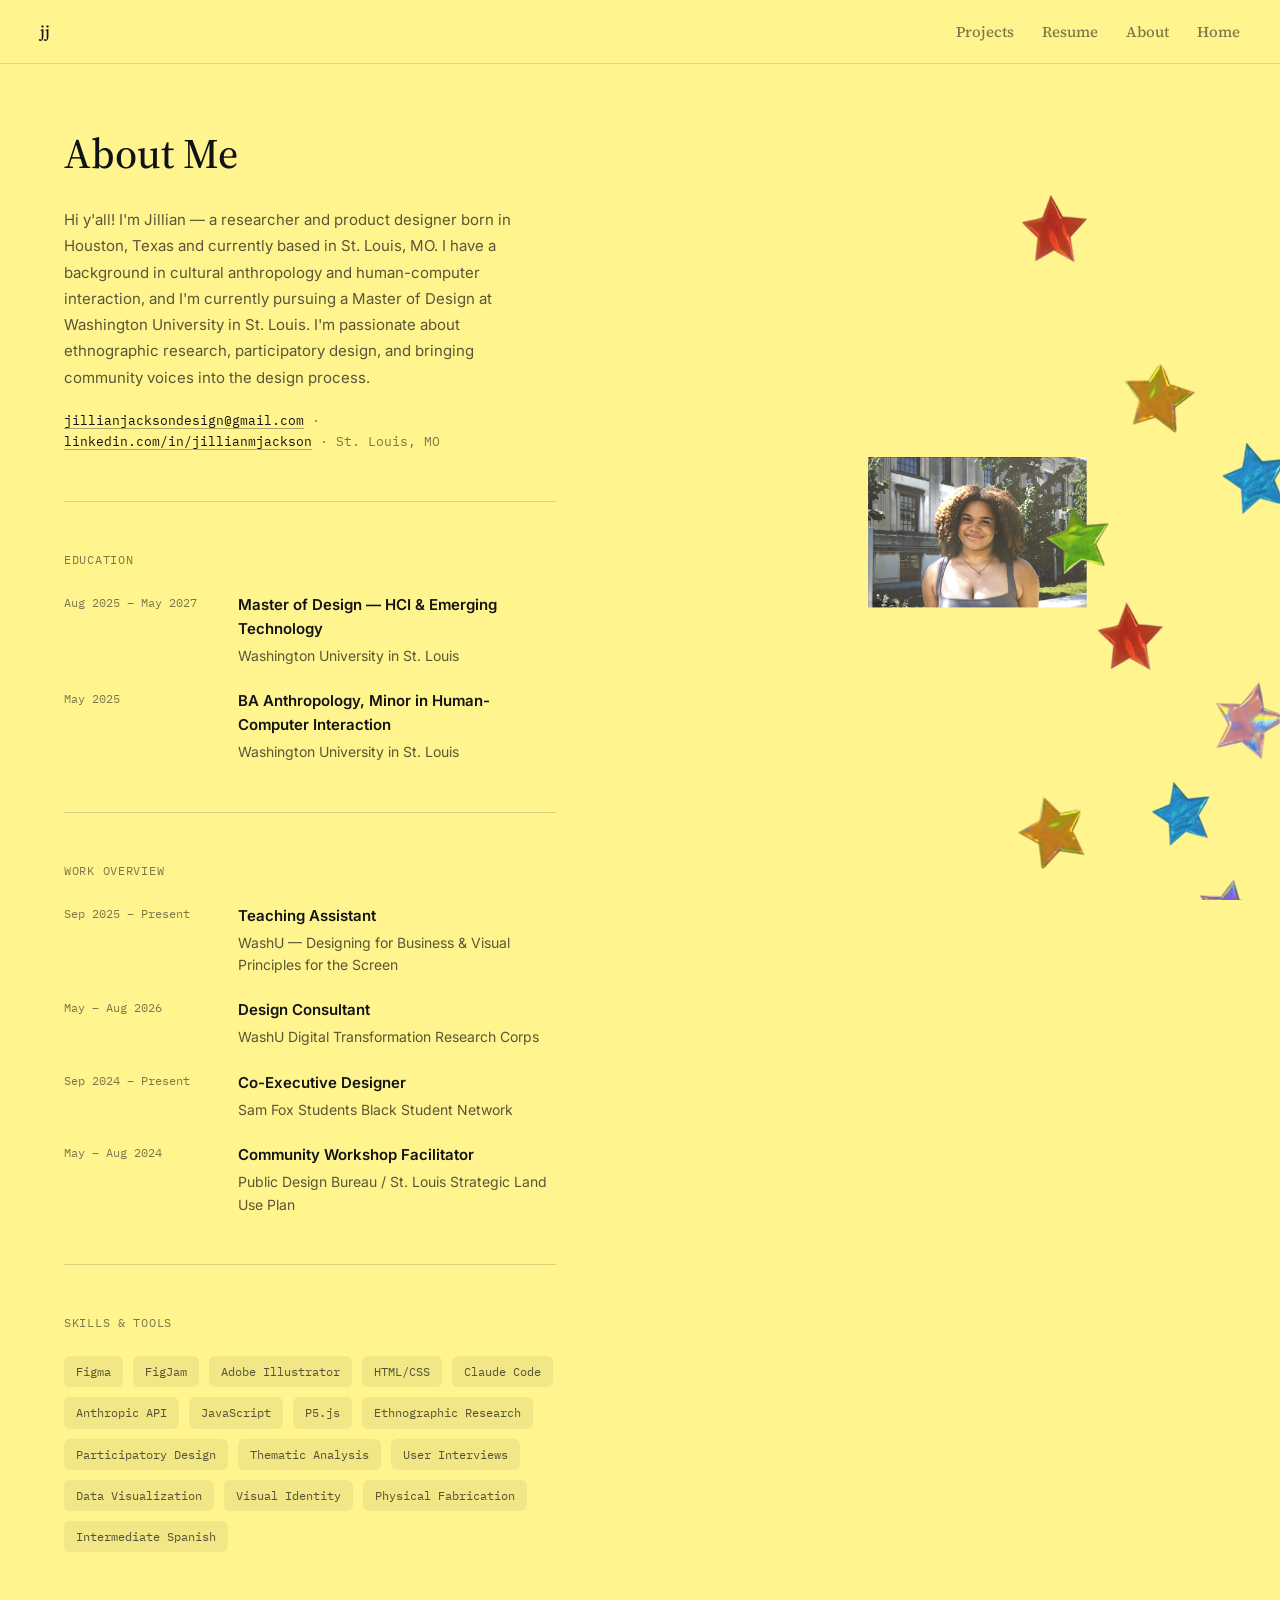
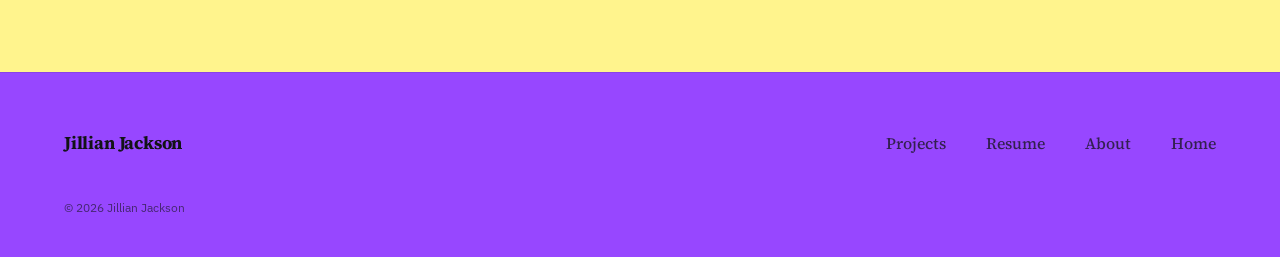
==== commit b227f9a8: "Switch serif to Source Serif 4 Replace Ivory (trial, local-only) and the EB Garamond fallback with S" ====
--- a/about.html
+++ b/about.html
@@ -9,7 +9,7 @@
   <link rel="icon" href="assets/favicon/favicon.ico" sizes="any" />
   <link rel="apple-touch-icon" href="assets/favicon/apple-touch-icon.png" />
   <link rel="preconnect" href="https://fonts.googleapis.com" />
-  <link href="https://fonts.googleapis.com/css2?family=Inter:wght@400;500;600;700&family=EB+Garamond:wght@400;500;600;700&family=IBM+Plex+Sans:wght@400;500;600&family=IBM+Plex+Mono:wght@400;500;600&display=swap" rel="stylesheet" />
+  <link href="https://fonts.googleapis.com/css2?family=Inter:wght@400;500;600;700&family=Source+Serif+4:ital,opsz,wght@0,8..60,300..700;1,8..60,300..700&family=IBM+Plex+Sans:wght@400;500;600&family=IBM+Plex+Mono:wght@400;500;600&display=swap" rel="stylesheet" />
   <link rel="stylesheet" href="assets/css/main.css" />
 </head>
 <body class="about-page">
--- a/assets/css/main.css
+++ b/assets/css/main.css
@@ -4,64 +4,6 @@
    ============================================ */
 
 *, *::before, *::after { box-sizing: border-box; margin: 0; padding: 0; }
-
-/* ── IVORY (Lineto, trial) ──
-   Font files are gitignored (trial license = testing only), so the
-   live site falls back to EB Garamond via --font-serif until a web
-   license is purchased.
-   - Medium covers 500–600, so semibold (600) headings render Medium.
-   - unicode-range lists only the trial's real glyphs. The trial swaps a
-     placeholder in for most punctuation (: ; ! ? ( ) " & – — etc.), so
-     those characters fall through to EB Garamond instead. Drop the
-     unicode-range lines once the full (licensed) font is in place. */
-@font-face {
-  font-family: 'Ivory';
-  src: url('../fonts/IvoryTrial-Light.otf') format('opentype');
-  font-weight: 300; font-style: normal; font-display: swap;
-  unicode-range: U+0020, U+002C-0039, U+0041-005A, U+0061-007A, U+00A0, U+00AA, U+00AD, U+00B2-00B3, U+00B6-00B7, U+00B9-00BA, U+00BC-00BE, U+00C0-00C5, U+00C7-00CF, U+00D1-00D6, U+00D9-00DD, U+00E0-00E5, U+00E7-00EF, U+00F1-00F6, U+00F9-00FD, U+00FF, U+0160-0161, U+0178, U+017D-017E, U+2019, U+2026, U+2122, U+2219, U+FB01-FB02;
-}
-@font-face {
-  font-family: 'Ivory';
-  src: url('../fonts/IvoryTrial-LightItalic.otf') format('opentype');
-  font-weight: 300; font-style: italic; font-display: swap;
-  unicode-range: U+0020, U+002C-0039, U+0041-005A, U+0061-007A, U+00A0, U+00AA, U+00AD, U+00B2-00B3, U+00B6-00B7, U+00B9-00BA, U+00BC-00BE, U+00C0-00C5, U+00C7-00CF, U+00D1-00D6, U+00D9-00DD, U+00E0-00E5, U+00E7-00EF, U+00F1-00F6, U+00F9-00FD, U+00FF, U+0160-0161, U+0178, U+017D-017E, U+2019, U+2026, U+2122, U+2219, U+FB01-FB02;
-}
-@font-face {
-  font-family: 'Ivory';
-  src: url('../fonts/IvoryTrial-Regular.otf') format('opentype');
-  font-weight: 400; font-style: normal; font-display: swap;
-  unicode-range: U+0020, U+002C-0039, U+0041-005A, U+0061-007A, U+00A0, U+00AA, U+00AD, U+00B2-00B3, U+00B6-00B7, U+00B9-00BA, U+00BC-00BE, U+00C0-00C5, U+00C7-00CF, U+00D1-00D6, U+00D9-00DD, U+00E0-00E5, U+00E7-00EF, U+00F1-00F6, U+00F9-00FD, U+00FF, U+0160-0161, U+0178, U+017D-017E, U+2019, U+2026, U+2122, U+2219, U+FB01-FB02;
-}
-@font-face {
-  font-family: 'Ivory';
-  src: url('../fonts/IvoryTrial-Italic.otf') format('opentype');
-  font-weight: 400; font-style: italic; font-display: swap;
-  unicode-range: U+0020, U+002C-0039, U+0041-005A, U+0061-007A, U+00A0, U+00AA, U+00AD, U+00B2-00B3, U+00B6-00B7, U+00B9-00BA, U+00BC-00BE, U+00C0-00C5, U+00C7-00CF, U+00D1-00D6, U+00D9-00DD, U+00E0-00E5, U+00E7-00EF, U+00F1-00F6, U+00F9-00FD, U+00FF, U+0160-0161, U+0178, U+017D-017E, U+2019, U+2026, U+2122, U+2219, U+FB01-FB02;
-}
-@font-face {
-  font-family: 'Ivory';
-  src: url('../fonts/IvoryTrial-Medium.otf') format('opentype');
-  font-weight: 500 600; font-style: normal; font-display: swap;
-  unicode-range: U+0020, U+002C-0039, U+0041-005A, U+0061-007A, U+00A0, U+00AA, U+00AD, U+00B2-00B3, U+00B6-00B7, U+00B9-00BA, U+00BC-00BE, U+00C0-00C5, U+00C7-00CF, U+00D1-00D6, U+00D9-00DD, U+00E0-00E5, U+00E7-00EF, U+00F1-00F6, U+00F9-00FD, U+00FF, U+0160-0161, U+0178, U+017D-017E, U+2019, U+2026, U+2122, U+2219, U+FB01-FB02;
-}
-@font-face {
-  font-family: 'Ivory';
-  src: url('../fonts/IvoryTrial-MediumItalic.otf') format('opentype');
-  font-weight: 500 600; font-style: italic; font-display: swap;
-  unicode-range: U+0020, U+002C-0039, U+0041-005A, U+0061-007A, U+00A0, U+00AA, U+00AD, U+00B2-00B3, U+00B6-00B7, U+00B9-00BA, U+00BC-00BE, U+00C0-00C5, U+00C7-00CF, U+00D1-00D6, U+00D9-00DD, U+00E0-00E5, U+00E7-00EF, U+00F1-00F6, U+00F9-00FD, U+00FF, U+0160-0161, U+0178, U+017D-017E, U+2019, U+2026, U+2122, U+2219, U+FB01-FB02;
-}
-@font-face {
-  font-family: 'Ivory';
-  src: url('../fonts/IvoryTrial-Bold.otf') format('opentype');
-  font-weight: 700; font-style: normal; font-display: swap;
-  unicode-range: U+0020, U+002C-0039, U+0041-005A, U+0061-007A, U+00A0, U+00AA, U+00AD, U+00B2-00B3, U+00B6-00B7, U+00B9-00BA, U+00BC-00BE, U+00C0-00C5, U+00C7-00CF, U+00D1-00D6, U+00D9-00DD, U+00E0-00E5, U+00E7-00EF, U+00F1-00F6, U+00F9-00FD, U+00FF, U+0160-0161, U+0178, U+017D-017E, U+2019, U+2026, U+2122, U+2219, U+FB01-FB02;
-}
-@font-face {
-  font-family: 'Ivory';
-  src: url('../fonts/IvoryTrial-BoldItalic.otf') format('opentype');
-  font-weight: 700; font-style: italic; font-display: swap;
-  unicode-range: U+0020, U+002C-0039, U+0041-005A, U+0061-007A, U+00A0, U+00AA, U+00AD, U+00B2-00B3, U+00B6-00B7, U+00B9-00BA, U+00BC-00BE, U+00C0-00C5, U+00C7-00CF, U+00D1-00D6, U+00D9-00DD, U+00E0-00E5, U+00E7-00EF, U+00F1-00F6, U+00F9-00FD, U+00FF, U+0160-0161, U+0178, U+017D-017E, U+2019, U+2026, U+2122, U+2219, U+FB01-FB02;
-}
 
 :root {
   --bg: #f4f5f7;
@@ -86,7 +28,7 @@
   --nav-h: 64px;
 
   --font: 'Inter', -apple-system, BlinkMacSystemFont, sans-serif;
-  --font-serif: 'Ivory', 'EB Garamond', Georgia, serif;
+  --font-serif: 'Source Serif 4', Georgia, serif;
   --font-meta: 'IBM Plex Sans', -apple-system, BlinkMacSystemFont, sans-serif;
   --font-mono: 'IBM Plex Mono', ui-monospace, Menlo, monospace;
 }
@@ -164,7 +106,7 @@
 .nav-logo {
   font-family: var(--font-serif);
   font-size: 16px;
-  font-weight: 600;
+  font-weight: 500;
   letter-spacing: -0.01em;
   text-decoration: none;
   color: var(--text);
@@ -339,7 +281,7 @@
 .project-title {
   font-family: var(--font-serif);
   font-size: 46px;
-  font-weight: 600;
+  font-weight: 500;
   line-height: 1.12;
   letter-spacing: -0.01em;
   margin-bottom: 20px;
@@ -409,7 +351,7 @@
 .section-heading {
   font-family: var(--font-serif);
   font-size: 34px;
-  font-weight: 600;
+  font-weight: 500;
   line-height: 1.2;
   max-width: 640px;
   margin-bottom: 24px;
@@ -431,7 +373,7 @@
 .section-subheading {
   font-family: var(--font-serif);
   font-size: 22px;
-  font-weight: 600;
+  font-weight: 500;
   line-height: 1.3;
   margin: 40px 0 10px;
 }
@@ -497,7 +439,7 @@
   background: none;
   font-family: var(--font-serif);
   font-size: 17px;
-  font-weight: 600;
+  font-weight: 500;
   color: var(--text);
 }
 
@@ -554,7 +496,7 @@
 .stat-num {
   font-family: var(--font-serif);
   font-size: 40px;
-  font-weight: 600;
+  font-weight: 500;
   line-height: 1.1;
   color: var(--text);
 }
@@ -770,7 +712,7 @@
 .footer-links a {
   font-family: var(--font-serif);
   font-size: 14px;
-  font-weight: 600;
+  font-weight: 500;
   text-decoration: none;
   color: var(--text-55);
 }
@@ -1042,7 +984,7 @@
 
 .shallow-title {
   font-family: var(--font-serif);
-  font-weight: 600;
+  font-weight: 500;
   font-size: 30px;
   line-height: 1.3;
   max-width: 460px;
@@ -1181,7 +1123,7 @@
 
 .about-heading {
   font-family: var(--font-serif);
-  font-weight: 600;
+  font-weight: 500;
   font-size: 42px;
   color: var(--text);
   margin-bottom: 20px;
